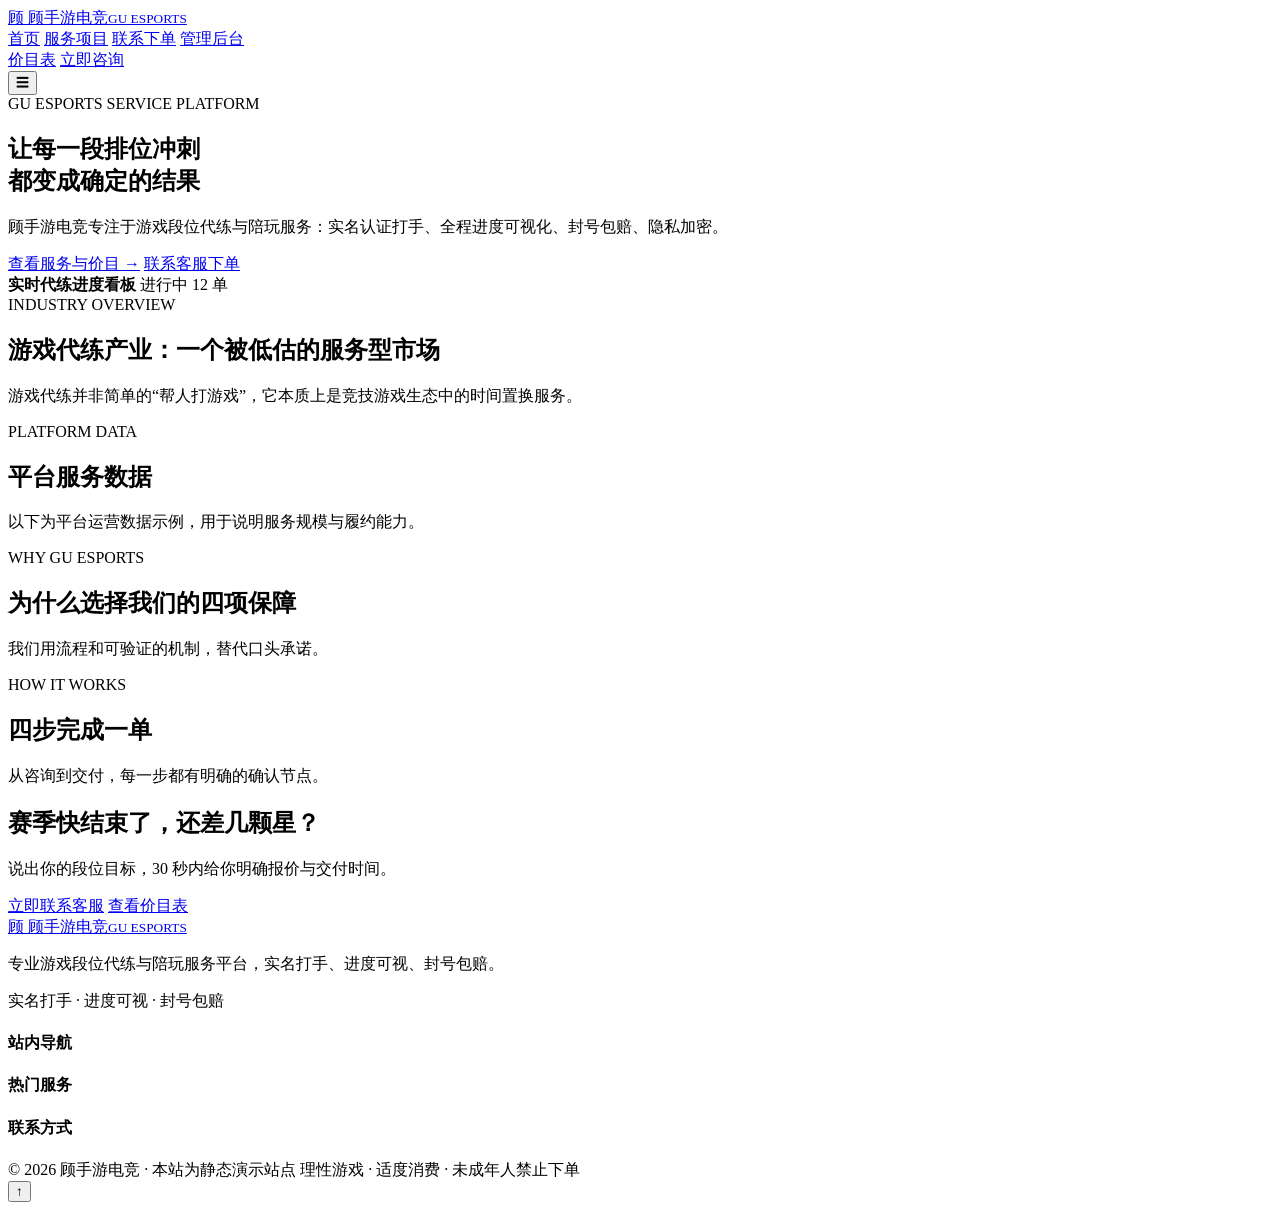
==== index.html @ 04f3c8df "Add files via upload" ====
<!DOCTYPE html>
<html lang="zh-CN">
<head>
<meta charset="UTF-8">
<meta name="viewport" content="width=device-width, initial-scale=1">
<title>顾手游电竞 | 游戏段位代练与陪玩服务平台</title>
<meta name="description" content="顾手游电竞：实名认证打手、进度可视化、分阶段付款、封号包赔。覆盖英雄联盟、王者荣耀、无畏契约、永劫无间的段位代练与陪玩服务。">
<link rel="stylesheet" href="assets/css/style.css">
</head>
<body>

<!-- ================= 顶部导航 ================= -->
<header class="site-header">
  <div class="container nav-wrap">
    <a class="logo" href="index.html">
      <span class="logo-mark">顾</span>
      <span><span data-gb-text="brand.name">顾手游电竞</span><small data-gb-text="brand.short">GU ESPORTS</small></span>
    </a>

    <nav class="nav-links">
      <a href="index.html" class="active">首页</a>
      <a href="services.html">服务项目</a>
      <a href="contact.html">联系下单</a>
      <a href="admin.html">管理后台</a>
    </nav>

    <div class="nav-actions">
      <a class="btn btn-ghost btn-sm" href="services.html">价目表</a>
      <a class="btn btn-primary btn-sm" href="contact.html">立即咨询</a>
    </div>

    <button class="nav-toggle" aria-label="菜单">☰</button>
  </div>
</header>

<main>

  <!-- ================= Hero ================= -->
  <section class="hero">
    <div class="container hero-grid">
      <div class="reveal">
        <span class="eyebrow" data-gb-text="hero.eyebrow">GU ESPORTS SERVICE PLATFORM</span>
        <h1 data-gb-html="hero.titleHtml">让每一段<span class="grad-text">排位冲刺</span><br>都变成确定的结果</h1>
        <p class="lead" data-gb-text="hero.lead">顾手游电竞专注于游戏段位代练与陪玩服务：实名认证打手、全程进度可视化、封号包赔、隐私加密。</p>
        <div class="hero-cta">
          <a class="btn btn-primary" href="services.html" data-gb-text="hero.primaryText">查看服务与价目 →</a>
          <a class="btn btn-ghost" href="contact.html" data-gb-text="hero.secondaryText">联系客服下单</a>
        </div>
        <div class="hero-stats" data-gb-list="hero.stats" data-gb-tpl="stat"></div>
      </div>

      <div class="hero-visual reveal">
        <div class="vs-head">
          <b data-gb-text="hero.boardTitle">实时代练进度看板</b>
          <span class="live-dot"><i></i><span data-gb-text="hero.boardLive">进行中 12 单</span></span>
        </div>
        <div class="rank-row" data-gb-list="hero.board" data-gb-tpl="progress"></div>
      </div>
    </div>
  </section>

  <!-- ================= 产业介绍 ================= -->
  <section class="section section-alt" id="industry">
    <div class="container">
      <div class="section-head">
        <span class="eyebrow" data-gb-text="industry.eyebrow">INDUSTRY OVERVIEW</span>
        <h2 class="section-title" data-gb-html="industry.titleHtml">游戏代练产业：一个被低估的<span class="grad-text">服务型市场</span></h2>
        <p class="section-desc" data-gb-text="industry.desc">游戏代练并非简单的“帮人打游戏”，它本质上是竞技游戏生态中的时间置换服务。</p>
      </div>
      <div class="grid grid-3" data-gb-list="industry.cards" data-gb-tpl="industryCard"></div>
    </div>
  </section>

  <!-- ================= 平台数据 ================= -->
  <section class="section">
    <div class="container">
      <div class="section-head">
        <span class="eyebrow">PLATFORM DATA</span>
        <h2 class="section-title">平台服务数据</h2>
        <p class="section-desc">以下为平台运营数据示例，用于说明服务规模与履约能力。</p>
      </div>
      <div class="grid grid-4" data-gb-list="metrics" data-gb-tpl="metric"></div>
    </div>
  </section>

  <!-- ================= 核心优势 ================= -->
  <section class="section section-alt">
    <div class="container">
      <div class="section-head">
        <span class="eyebrow" data-gb-text="advantages.eyebrow">WHY GU ESPORTS</span>
        <h2 class="section-title" data-gb-html="advantages.titleHtml">为什么选择我们的<span class="grad-text">四项保障</span></h2>
        <p class="section-desc" data-gb-text="advantages.desc">我们用流程和可验证的机制，替代口头承诺。</p>
      </div>
      <div class="grid grid-4" data-gb-list="advantages.items" data-gb-tpl="advantage"></div>
    </div>
  </section>

  <!-- ================= 服务流程 ================= -->
  <section class="section">
    <div class="container">
      <div class="section-head">
        <span class="eyebrow" data-gb-text="steps.eyebrow">HOW IT WORKS</span>
        <h2 class="section-title" data-gb-text="steps.title">四步完成一单</h2>
        <p class="section-desc" data-gb-text="steps.desc">从咨询到交付，每一步都有明确的确认节点。</p>
      </div>
      <div class="steps" data-gb-list="steps.items" data-gb-tpl="step"></div>
    </div>
  </section>

  <!-- ================= CTA ================= -->
  <section class="section-sm">
    <div class="container">
      <div class="cta-band">
        <div>
          <h2 data-gb-text="cta.home.title">赛季快结束了，还差几颗星？</h2>
          <p data-gb-text="cta.home.desc">说出你的段位目标，30 秒内给你明确报价与交付时间。</p>
        </div>
        <div class="hero-cta" style="margin:0">
          <a class="btn btn-warm" href="contact.html" data-gb-text="cta.home.primaryText">立即联系客服</a>
          <a class="btn btn-ghost" href="services.html" data-gb-text="cta.home.secondaryText">查看价目表</a>
        </div>
      </div>
    </div>
  </section>

</main>

<!-- ================= 页脚 ================= -->
<footer class="site-footer">
  <div class="container footer-grid">
    <div>
      <a class="logo" href="index.html">
        <span class="logo-mark">顾</span>
        <span><span data-gb-text="brand.name">顾手游电竞</span><small data-gb-text="brand.short">GU ESPORTS</small></span>
      </a>
      <p class="footer-desc" data-gb-text="brand.footerDesc">专业游戏段位代练与陪玩服务平台，实名打手、进度可视、封号包赔。</p>
      <p class="footer-slogan" data-gb-text="brand.slogan">实名打手 · 进度可视 · 封号包赔</p>
    </div>

    <div>
      <h4>站内导航</h4>
      <div class="footer-links" data-gb-list="footer.nav" data-gb-tpl="footerNav"></div>
    </div>

    <div>
      <h4>热门服务</h4>
      <div class="footer-links" data-gb-list="footer.services" data-gb-tpl="footerPlain"></div>
    </div>

    <div>
      <h4>联系方式</h4>
      <div class="footer-links" data-gb-list="footer.contactLines" data-gb-tpl="footerPlain"></div>
    </div>
  </div>

  <div class="container footer-bottom">
    <span data-gb-text="footer.copyright">© 2026 顾手游电竞 · 本站为静态演示站点</span>
    <span data-gb-text="footer.tip">理性游戏 · 适度消费 · 未成年人禁止下单</span>
  </div>
</footer>

<button class="to-top" aria-label="返回顶部">↑</button>

<script src="assets/js/site-data.js"></script>
<script src="assets/js/main.js"></script>
</body>
</html>
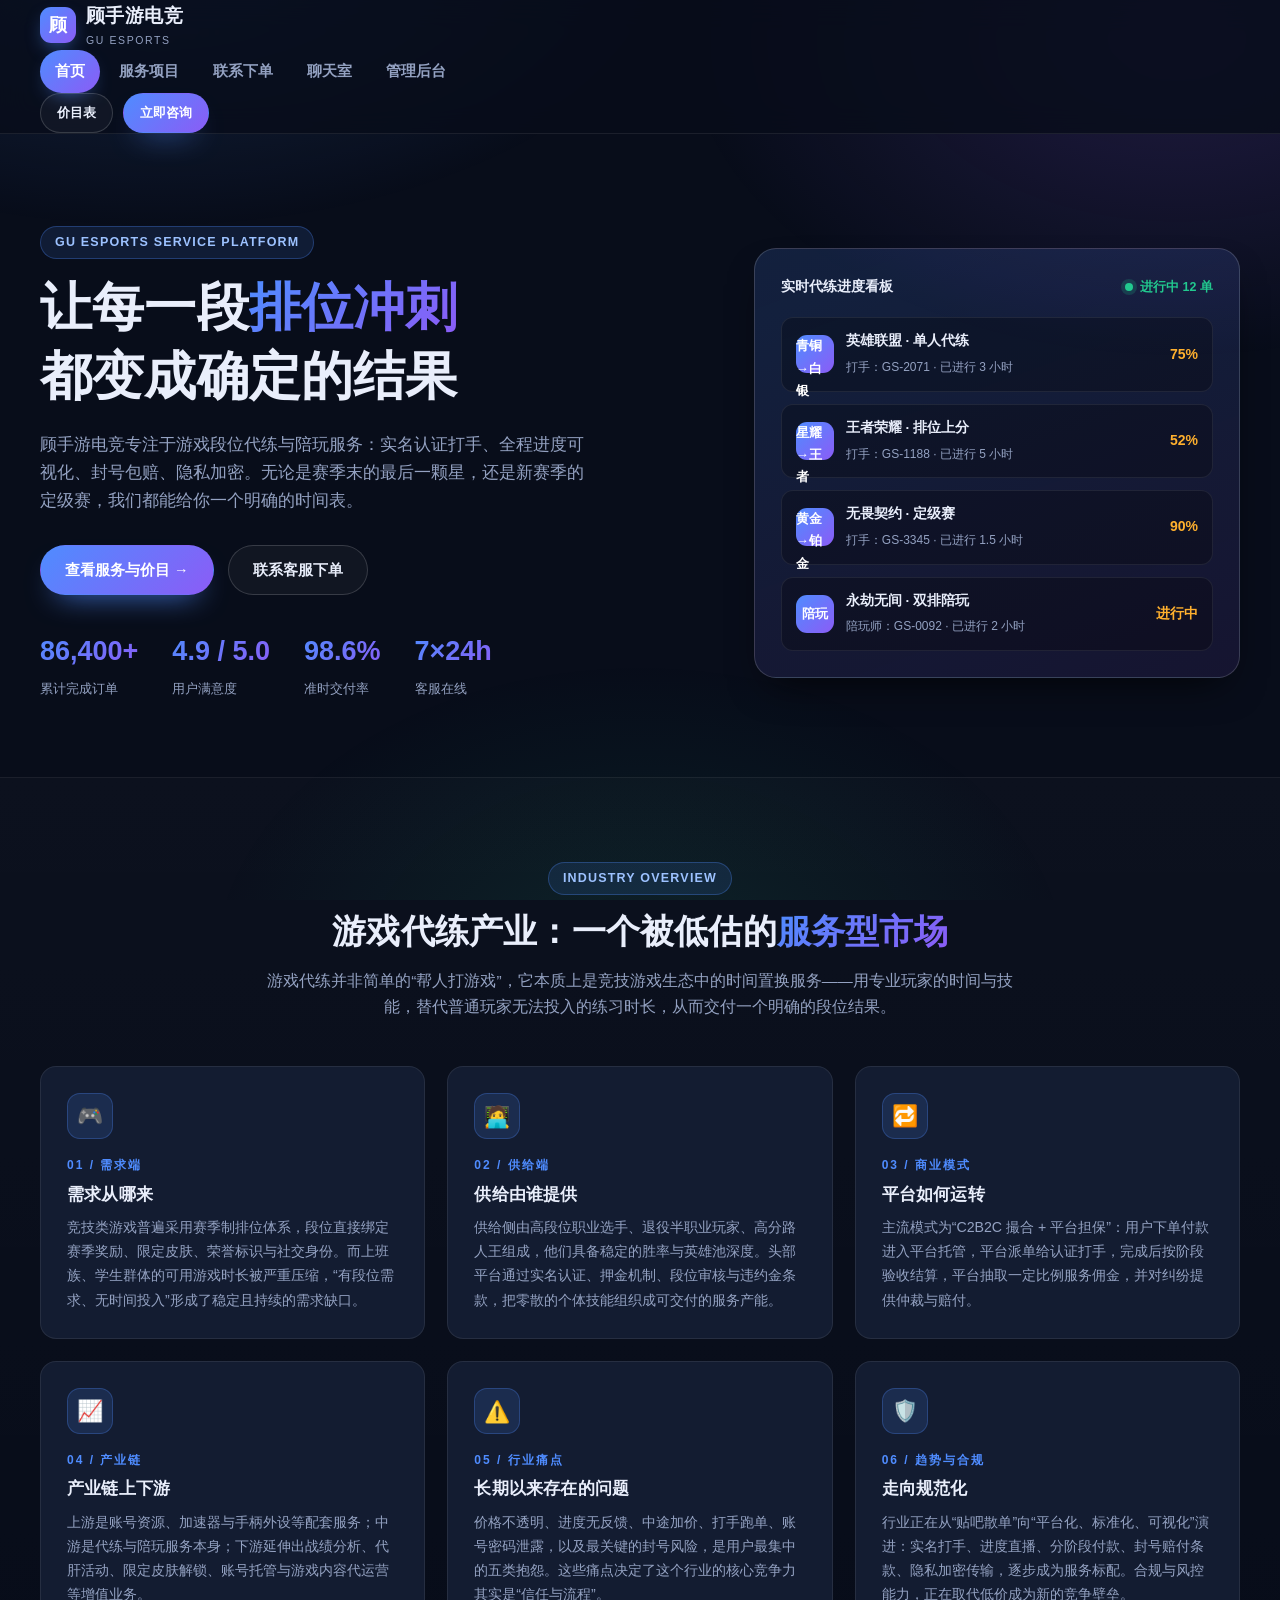
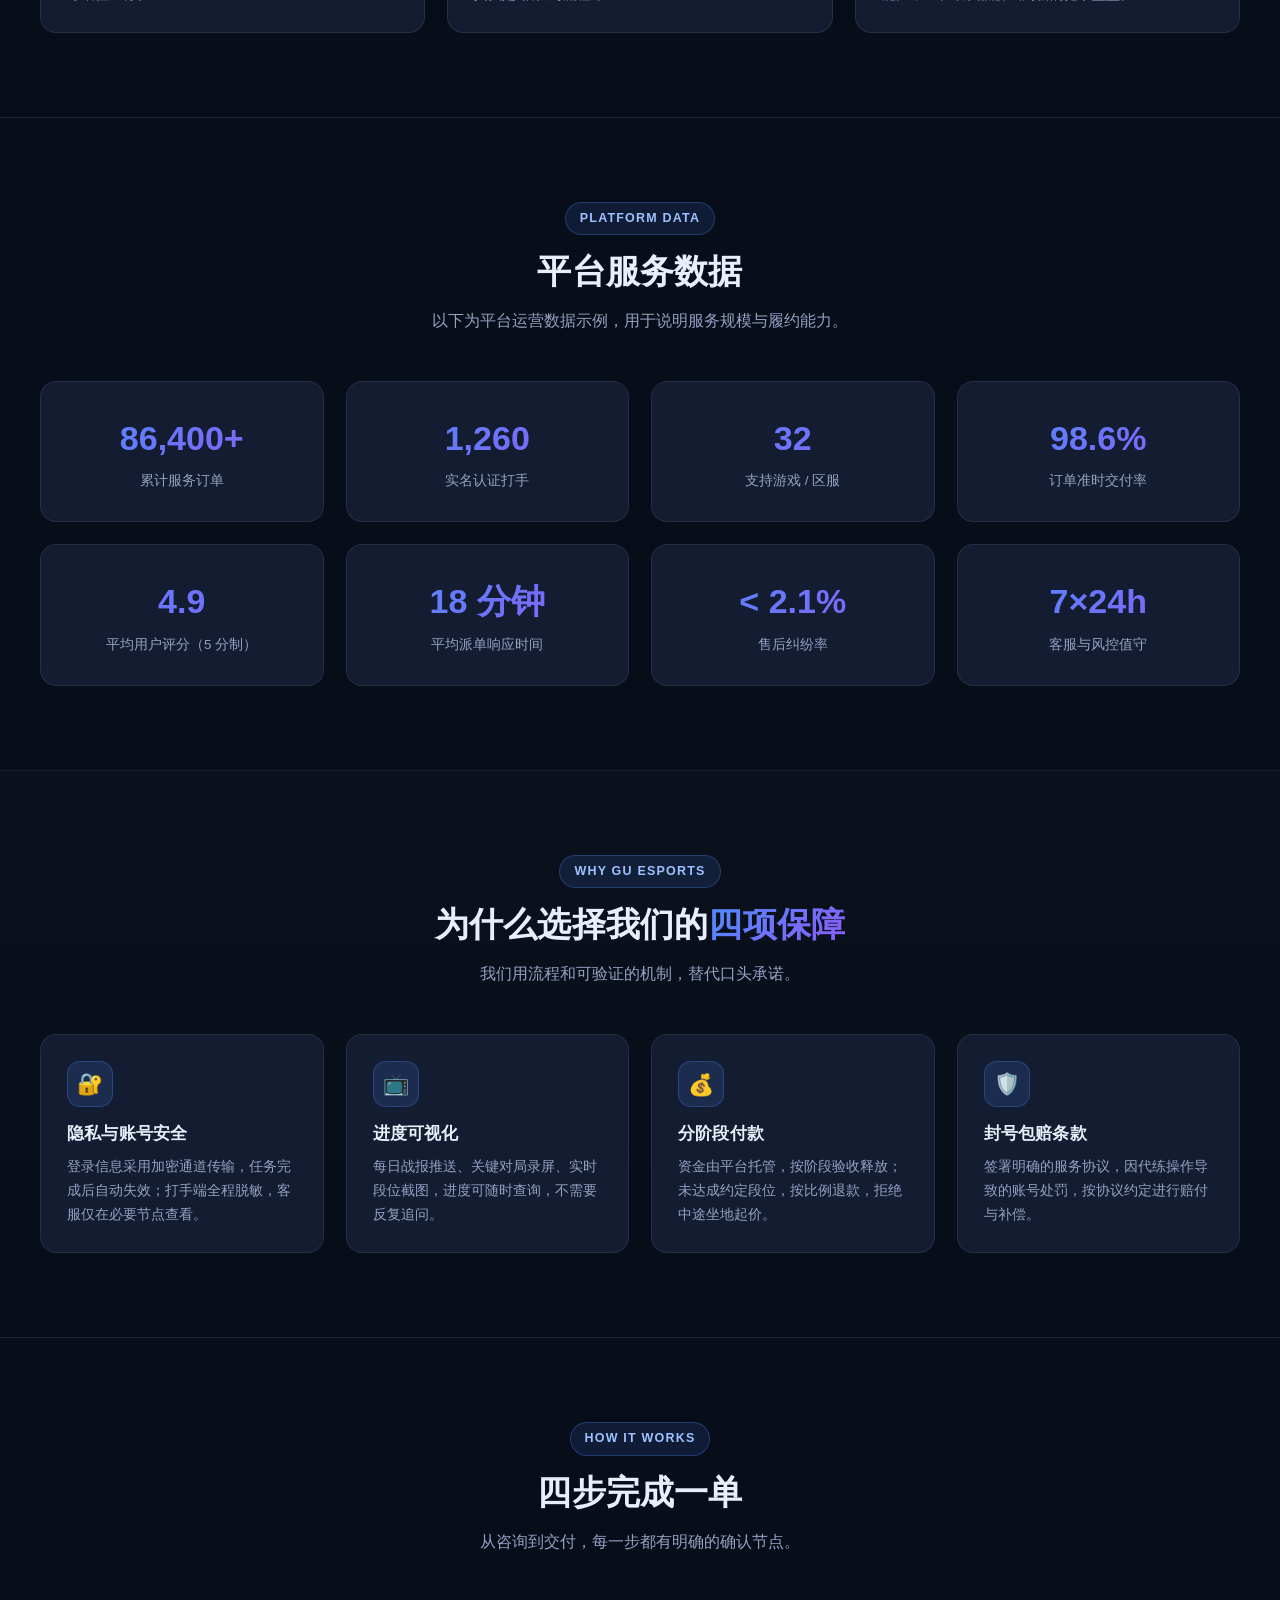
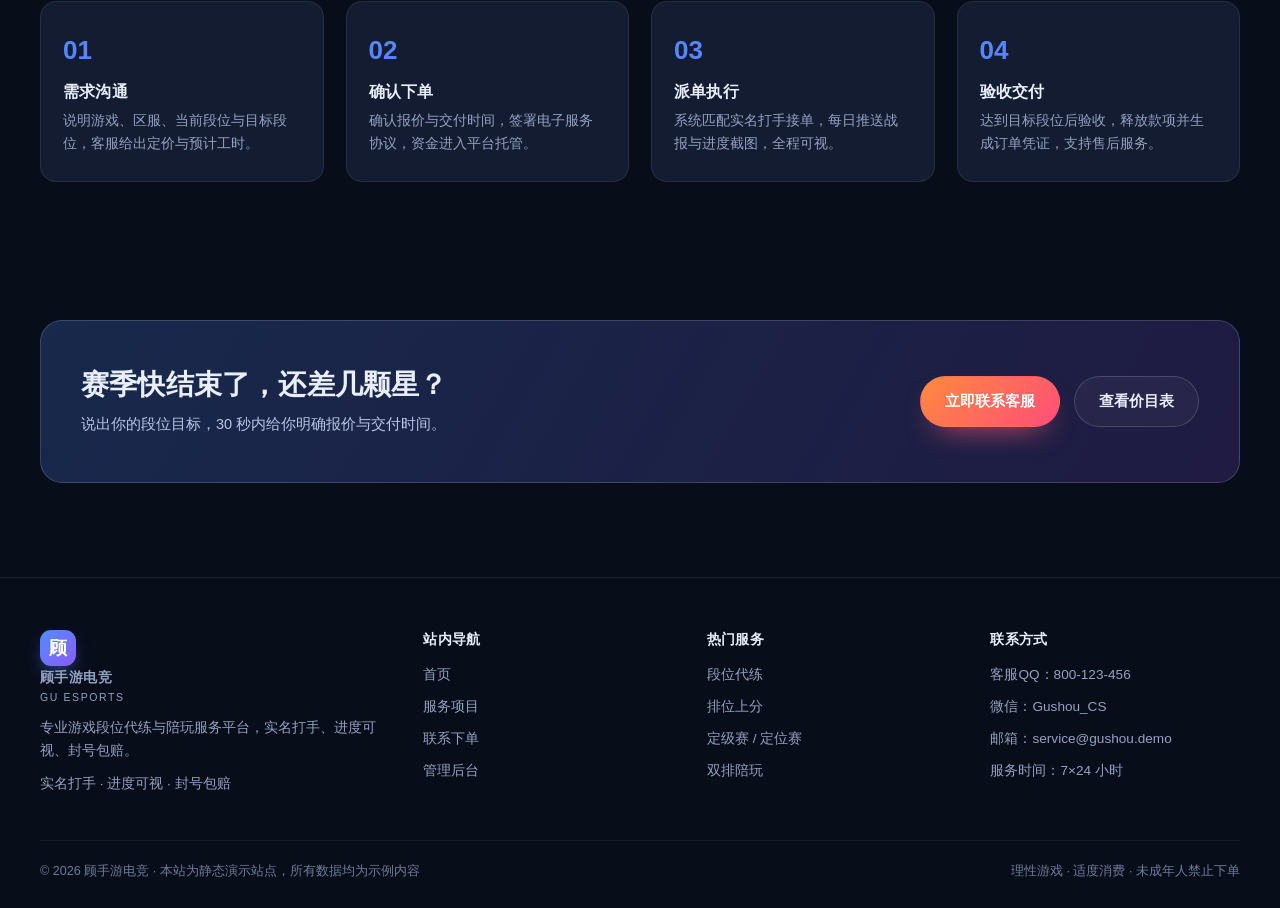
==== commit 8f44ea2d: "同步站点文件：新增 login/register/chat 页面与 admin-auth-config.js、supabase-config.js、account.js、app.css，更新首页与后台" ====
--- a/index.html
+++ b/index.html
@@ -1,4 +1,4 @@
-<!DOCTYPE html>
+﻿<!DOCTYPE html>
 <html lang="zh-CN">
 <head>
 <meta charset="UTF-8">
@@ -21,6 +21,7 @@
       <a href="index.html" class="active">首页</a>
       <a href="services.html">服务项目</a>
       <a href="contact.html">联系下单</a>
+      <a href="chat.html">聊天室</a>
       <a href="admin.html">管理后台</a>
     </nav>
 
--- a/assets/css/style.css
+++ b/assets/css/style.css
@@ -0,0 +1,651 @@
+/* =========================================================
+   顾手游电竞 游戏代练业务站 - 全站公共样式
+   ========================================================= */
+
+/* ---------- 设计变量 ---------- */
+:root {
+  --bg: #080d1a;
+  --bg-soft: #0e1526;
+  --card: #131c31;
+  --card-hover: #18233c;
+  --line: rgba(255, 255, 255, 0.08);
+  --line-strong: rgba(255, 255, 255, 0.16);
+  --text: #e9eefb;
+  --muted: #94a2c2;
+  --primary: #4f8cff;
+  --primary-2: #8b5cf6;
+  --accent: #ffb02e;
+  --success: #22c98f;
+  --danger: #ff5c7a;
+  --grad: linear-gradient(135deg, #4f8cff 0%, #8b5cf6 100%);
+  --grad-warm: linear-gradient(135deg, #ff8a3d 0%, #ff4d7a 100%);
+  --radius: 16px;
+  --radius-sm: 10px;
+  --shadow: 0 18px 40px -18px rgba(0, 0, 0, 0.85);
+  --max: 1200px;
+}
+
+/* ---------- 基础重置 ---------- */
+* { margin: 0; padding: 0; box-sizing: border-box; }
+
+html { scroll-behavior: smooth; }
+
+body {
+  font-family: "Segoe UI", "Microsoft YaHei", "PingFang SC", "Hiragino Sans GB", Arial, sans-serif;
+  background: var(--bg);
+  color: var(--text);
+  line-height: 1.7;
+  font-size: 15px;
+  -webkit-font-smoothing: antialiased;
+  overflow-x: hidden;
+}
+
+a { color: inherit; text-decoration: none; }
+ul, ol { list-style: none; }
+img { max-width: 100%; display: block; }
+button, input, select, textarea { font-family: inherit; font-size: inherit; }
+
+/* 背景装饰光晕 */
+body::before {
+  content: "";
+  position: fixed;
+  inset: 0;
+  background:
+    radial-gradient(900px 500px at 12% -8%, rgba(79, 140, 255, 0.20), transparent 60%),
+    radial-gradient(800px 520px at 92% 4%, rgba(139, 92, 246, 0.18), transparent 62%),
+    radial-gradient(700px 500px at 50% 108%, rgba(34, 201, 143, 0.10), transparent 62%);
+  pointer-events: none;
+  z-index: 0;
+}
+
+.container { width: min(100% - 44px, var(--max)); margin: 0 auto; position: relative; z-index: 1; }
+
+/* ---------- 顶部导航 ---------- */
+.site-header {
+  position: sticky;
+  top: 0;
+  z-index: 100;
+  backdrop-filter: blur(14px);
+  background: rgba(8, 13, 26, 0.82);
+  border-bottom: 1px solid var(--line);
+}
+
+.nav {
+  display: flex;
+  align-items: center;
+  justify-content: space-between;
+  height: 68px;
+  gap: 20px;
+}
+
+.logo { display: flex; align-items: center; gap: 10px; font-weight: 800; font-size: 19px; letter-spacing: 0.4px; }
+
+.logo-mark {
+  width: 36px; height: 36px;
+  display: grid; place-items: center;
+  border-radius: 11px;
+  background: var(--grad);
+  box-shadow: 0 8px 20px -8px rgba(79, 140, 255, 0.9);
+  font-size: 18px;
+  color: #fff;                 /* 品牌标识字「顾」（顾手游电竞） */
+  font-weight: 800;
+  line-height: 1;
+  letter-spacing: 0;
+}
+
+/* 备用图形 logo（当前品牌标识使用「顾」字，如需换回图标可放回 svg） */
+.logo-mark svg { width: 20px; height: 20px; fill: #fff; }
+.logo span small { display: block; font-size: 10.5px; font-weight: 500; color: var(--muted); letter-spacing: 1.6px; }
+
+.nav-links { display: flex; align-items: center; gap: 4px; }
+
+.nav-links a {
+  padding: 9px 15px;
+  border-radius: 999px;
+  color: var(--muted);
+  font-size: 14.5px;
+  font-weight: 600;
+  transition: all 0.2s ease;
+  white-space: nowrap;
+}
+
+.nav-links a:hover { color: var(--text); background: rgba(255, 255, 255, 0.06); }
+.nav-links a.active { color: #fff; background: var(--grad); box-shadow: 0 8px 22px -12px rgba(79, 140, 255, 1); }
+
+.nav-actions { display: flex; align-items: center; gap: 10px; }
+
+.nav-toggle {
+  display: none;
+  width: 40px; height: 40px;
+  border: 1px solid var(--line-strong);
+  border-radius: 10px;
+  background: transparent;
+  color: var(--text);
+  cursor: pointer;
+  font-size: 18px;
+}
+
+/* ---------- 按钮 ---------- */
+.btn {
+  display: inline-flex;
+  align-items: center;
+  justify-content: center;
+  gap: 8px;
+  padding: 12px 24px;
+  border: 1px solid transparent;
+  border-radius: 999px;
+  font-size: 14.5px;
+  font-weight: 700;
+  cursor: pointer;
+  transition: all 0.22s ease;
+  white-space: nowrap;
+}
+
+.btn-primary { background: var(--grad); color: #fff; box-shadow: 0 14px 30px -16px rgba(79, 140, 255, 1); }
+.btn-primary:hover { transform: translateY(-2px); box-shadow: 0 20px 36px -16px rgba(79, 140, 255, 1); }
+
+.btn-ghost { background: rgba(255, 255, 255, 0.04); border-color: var(--line-strong); color: var(--text); }
+.btn-ghost:hover { background: rgba(255, 255, 255, 0.09); border-color: rgba(255, 255, 255, 0.3); }
+
+.btn-warm { background: var(--grad-warm); color: #fff; box-shadow: 0 14px 30px -16px rgba(255, 92, 122, 1); }
+.btn-warm:hover { transform: translateY(-2px); }
+
+.btn-sm { padding: 8px 16px; font-size: 13px; }
+.btn-block { width: 100%; }
+.btn:disabled { opacity: 0.55; cursor: not-allowed; transform: none; }
+
+/* ---------- 通用区块 ---------- */
+.section { padding: 84px 0; position: relative; z-index: 1; }
+.section-sm { padding: 54px 0; }
+.section-alt { background: linear-gradient(180deg, rgba(255,255,255,0.02), rgba(255,255,255,0)); border-top: 1px solid var(--line); border-bottom: 1px solid var(--line); }
+
+.section-head { max-width: 760px; margin: 0 auto 46px; text-align: center; }
+
+.eyebrow {
+  display: inline-block;
+  padding: 5px 14px;
+  margin-bottom: 14px;
+  border-radius: 999px;
+  background: rgba(79, 140, 255, 0.12);
+  border: 1px solid rgba(79, 140, 255, 0.3);
+  color: #9dc2ff;
+  font-size: 12.5px;
+  font-weight: 700;
+  letter-spacing: 1.2px;
+}
+
+h1, h2, h3, h4 { line-height: 1.32; font-weight: 800; letter-spacing: 0.2px; }
+h2.section-title { font-size: clamp(24px, 3.4vw, 34px); margin-bottom: 14px; }
+.section-desc { color: var(--muted); font-size: 15.5px; }
+
+.grad-text { background: var(--grad); -webkit-background-clip: text; background-clip: text; color: transparent; }
+.grad-text-warm { background: var(--grad-warm); -webkit-background-clip: text; background-clip: text; color: transparent; }
+
+/* ---------- Hero ---------- */
+.hero { position: relative; padding: 92px 0 76px; overflow: hidden; }
+.hero-grid { display: grid; grid-template-columns: 1.15fr 0.85fr; gap: 56px; align-items: center; }
+
+.hero h1 { font-size: clamp(30px, 4.6vw, 52px); margin-bottom: 20px; }
+.hero p.lead { color: var(--muted); font-size: 16.5px; max-width: 560px; margin-bottom: 30px; }
+
+.hero-cta { display: flex; gap: 14px; flex-wrap: wrap; margin-bottom: 34px; }
+
+.hero-stats { display: flex; gap: 34px; flex-wrap: wrap; }
+.hero-stats .stat b { display: block; font-size: 27px; font-weight: 800; background: var(--grad); -webkit-background-clip: text; background-clip: text; color: transparent; }
+.hero-stats .stat span { color: var(--muted); font-size: 13px; }
+
+.hero-visual {
+  position: relative;
+  border-radius: 22px;
+  padding: 26px;
+  background: linear-gradient(160deg, rgba(79, 140, 255, 0.16), rgba(139, 92, 246, 0.10));
+  border: 1px solid var(--line-strong);
+  box-shadow: var(--shadow);
+}
+
+.hero-visual .vs-head { display: flex; align-items: center; justify-content: space-between; margin-bottom: 18px; }
+.hero-visual .vs-head b { font-size: 14px; }
+.live-dot { display: inline-flex; align-items: center; gap: 7px; color: var(--success); font-size: 12.5px; font-weight: 700; }
+.live-dot i { width: 8px; height: 8px; border-radius: 50%; background: var(--success); box-shadow: 0 0 0 4px rgba(34, 201, 143, 0.18); animation: pulse 1.8s infinite; }
+@keyframes pulse { 0%,100% { opacity: 1; } 50% { opacity: 0.35; } }
+
+.rank-row { display: grid; gap: 12px; }
+.rank-item { display: flex; align-items: center; gap: 12px; padding: 12px 14px; border-radius: 12px; background: rgba(0, 0, 0, 0.28); border: 1px solid var(--line); }
+.rank-badge { width: 38px; height: 38px; border-radius: 11px; display: grid; place-items: center; font-weight: 800; font-size: 13px; background: var(--grad); color: #fff; flex: none; }
+.rank-item .ri-body { flex: 1; min-width: 0; }
+.rank-item .ri-body b { display: block; font-size: 13.5px; }
+.rank-item .ri-body span { font-size: 12px; color: var(--muted); }
+.rank-item .ri-val { font-weight: 800; font-size: 14px; color: var(--accent); }
+
+/* ---------- 网格与卡片 ---------- */
+.grid { display: grid; gap: 22px; }
+.grid-2 { grid-template-columns: repeat(2, 1fr); }
+.grid-3 { grid-template-columns: repeat(3, 1fr); }
+.grid-4 { grid-template-columns: repeat(4, 1fr); }
+
+.card {
+  background: var(--card);
+  border: 1px solid var(--line);
+  border-radius: var(--radius);
+  padding: 26px;
+  transition: all 0.25s ease;
+}
+
+.card:hover { background: var(--card-hover); border-color: rgba(79, 140, 255, 0.35); transform: translateY(-4px); }
+
+.card-icon {
+  width: 46px; height: 46px;
+  border-radius: 13px;
+  display: grid; place-items: center;
+  font-size: 21px;
+  margin-bottom: 16px;
+  background: rgba(79, 140, 255, 0.14);
+  border: 1px solid rgba(79, 140, 255, 0.28);
+}
+
+.card h3 { font-size: 17px; margin-bottom: 9px; }
+.card p { color: var(--muted); font-size: 14.2px; }
+
+.card-num { font-size: 12px; font-weight: 800; color: var(--primary); letter-spacing: 2px; margin-bottom: 8px; display: block; }
+
+/* 指标卡 */
+.metric { text-align: center; padding: 28px 20px; }
+.metric b { display: block; font-size: 34px; font-weight: 800; background: var(--grad); -webkit-background-clip: text; background-clip: text; color: transparent; }
+.metric span { color: var(--muted); font-size: 13.5px; }
+
+/* ---------- 服务卡片 ---------- */
+.service-card { display: flex; flex-direction: column; gap: 14px; position: relative; overflow: hidden; }
+.service-card .price { font-size: 24px; font-weight: 800; color: var(--accent); }
+.service-card .price small { font-size: 12.5px; color: var(--muted); font-weight: 600; }
+.service-card .tag { display: inline-block; padding: 3px 10px; border-radius: 999px; font-size: 11.5px; font-weight: 700; background: rgba(255, 176, 46, 0.14); color: var(--accent); border: 1px solid rgba(255, 176, 46, 0.3); }
+.service-card ul li { color: var(--muted); font-size: 13.8px; padding-left: 20px; position: relative; margin-bottom: 6px; }
+.service-card ul li::before { content: "◆"; position: absolute; left: 0; top: 0; font-size: 9px; color: var(--primary); line-height: 2; }
+
+/* ---------- 表格 ---------- */
+.table-wrap { overflow-x: auto; border: 1px solid var(--line); border-radius: var(--radius); background: var(--card); }
+table { width: 100%; border-collapse: collapse; min-width: 620px; }
+thead th {
+  text-align: left;
+  padding: 15px 18px;
+  font-size: 13px;
+  font-weight: 700;
+  color: #a9bade;
+  background: rgba(255, 255, 255, 0.035);
+  border-bottom: 1px solid var(--line);
+  white-space: nowrap;
+}
+tbody td { padding: 14px 18px; border-bottom: 1px solid var(--line); font-size: 14px; color: var(--muted); }
+tbody tr:last-child td { border-bottom: none; }
+tbody tr:hover td { background: rgba(79, 140, 255, 0.06); color: var(--text); }
+td strong, td b { color: var(--text); }
+.td-price { color: var(--accent); font-weight: 800; white-space: nowrap; }
+
+.pill { display: inline-block; padding: 3px 11px; border-radius: 999px; font-size: 12px; font-weight: 700; }
+.pill-hot { background: rgba(255, 92, 122, 0.15); color: #ff8ea1; border: 1px solid rgba(255, 92, 122, 0.32); }
+.pill-ok { background: rgba(34, 201, 143, 0.14); color: #5ee0b3; border: 1px solid rgba(34, 201, 143, 0.3); }
+.pill-warn { background: rgba(255, 176, 46, 0.14); color: #ffc766; border: 1px solid rgba(255, 176, 46, 0.3); }
+.pill-info { background: rgba(79, 140, 255, 0.14); color: #9dc2ff; border: 1px solid rgba(79, 140, 255, 0.3); }
+.pill-mute { background: rgba(255, 255, 255, 0.06); color: var(--muted); border: 1px solid var(--line-strong); }
+
+/* ---------- 标签切换 ---------- */
+.tabs { display: flex; gap: 8px; flex-wrap: wrap; justify-content: center; margin-bottom: 26px; }
+.tab {
+  padding: 9px 20px;
+  border-radius: 999px;
+  border: 1px solid var(--line-strong);
+  background: transparent;
+  color: var(--muted);
+  font-size: 14px;
+  font-weight: 700;
+  cursor: pointer;
+  transition: all 0.2s ease;
+}
+.tab:hover { color: var(--text); border-color: rgba(79, 140, 255, 0.5); }
+.tab.active { background: var(--grad); color: #fff; border-color: transparent; }
+.tab-panel { display: none; }
+.tab-panel.active { display: block; animation: fadeUp 0.35s ease; }
+
+@keyframes fadeUp { from { opacity: 0; transform: translateY(10px); } to { opacity: 1; transform: none; } }
+
+/* ---------- 流程步骤 ---------- */
+.steps { display: grid; grid-template-columns: repeat(4, 1fr); gap: 22px; counter-reset: step; }
+.step { position: relative; padding: 26px 22px; border-radius: var(--radius); background: var(--card); border: 1px solid var(--line); }
+.step::before {
+  counter-increment: step;
+  content: counter(step, decimal-leading-zero);
+  display: block;
+  font-size: 26px;
+  font-weight: 800;
+  margin-bottom: 10px;
+  background: var(--grad);
+  -webkit-background-clip: text;
+  background-clip: text;
+  color: transparent;
+}
+.step h4 { font-size: 15.5px; margin-bottom: 6px; }
+.step p { color: var(--muted); font-size: 13.6px; }
+
+/* ---------- 表单 ---------- */
+.form-grid { display: grid; grid-template-columns: repeat(2, 1fr); gap: 18px; }
+.field { display: flex; flex-direction: column; gap: 7px; }
+.field.full { grid-column: 1 / -1; }
+.field label { font-size: 13.5px; font-weight: 700; color: #b6c4e2; }
+.field label .req { color: var(--danger); }
+
+.field input, .field select, .field textarea {
+  padding: 12px 14px;
+  border-radius: var(--radius-sm);
+  border: 1px solid var(--line-strong);
+  background: rgba(0, 0, 0, 0.3);
+  color: var(--text);
+  transition: border-color 0.2s, box-shadow 0.2s;
+  width: 100%;
+}
+
+.field input::placeholder, .field textarea::placeholder { color: #63708f; }
+.field input:focus, .field select:focus, .field textarea:focus {
+  outline: none;
+  border-color: var(--primary);
+  box-shadow: 0 0 0 3px rgba(79, 140, 255, 0.18);
+}
+.field textarea { resize: vertical; min-height: 118px; }
+.field select option { background: #131c31; color: var(--text); }
+.field .hint { font-size: 12px; color: #6f7c99; }
+.field.invalid input, .field.invalid select, .field.invalid textarea { border-color: var(--danger); }
+.field .err-msg { font-size: 12px; color: var(--danger); display: none; }
+.field.invalid .err-msg { display: block; }
+
+.form-note { font-size: 12.5px; color: #6f7c99; margin-top: 12px; }
+
+/* 提交提示 */
+.alert { padding: 13px 16px; border-radius: var(--radius-sm); font-size: 13.8px; margin-bottom: 18px; display: none; }
+.alert.show { display: block; animation: fadeUp 0.3s ease; }
+.alert-success { background: rgba(34, 201, 143, 0.12); border: 1px solid rgba(34, 201, 143, 0.35); color: #6ee7bb; }
+.alert-error { background: rgba(255, 92, 122, 0.12); border: 1px solid rgba(255, 92, 122, 0.35); color: #ff9db0; }
+.alert-info { background: rgba(79, 140, 255, 0.12); border: 1px solid rgba(79, 140, 255, 0.35); color: #a8c8ff; }
+
+/* ---------- 联系卡片 ---------- */
+.contact-item { display: flex; gap: 15px; align-items: flex-start; padding: 18px; border-radius: var(--radius-sm); background: rgba(255, 255, 255, 0.028); border: 1px solid var(--line); margin-bottom: 14px; }
+.contact-item .ci-icon { width: 42px; height: 42px; flex: none; border-radius: 12px; display: grid; place-items: center; font-size: 19px; background: var(--grad); }
+.contact-item h4 { font-size: 14.5px; margin-bottom: 3px; }
+.contact-item p { color: var(--muted); font-size: 13.6px; word-break: break-all; }
+.contact-item .copy-btn { margin-left: auto; align-self: center; }
+
+.qr-box { text-align: center; padding: 26px; border-radius: var(--radius); border: 1px dashed var(--line-strong); background: rgba(255, 255, 255, 0.025); }
+.qr-box .qr-placeholder {
+  width: 168px; height: 168px; margin: 0 auto 14px;
+  border-radius: 12px;
+  display: grid; place-items: center;
+  background:
+    repeating-conic-gradient(#1b2740 0% 25%, #131c31 0% 50%) 50% / 18px 18px;
+  border: 1px solid var(--line-strong);
+  color: var(--muted);
+  font-size: 12.5px;
+  font-weight: 700;
+  text-align: center;
+  padding: 0 18px;
+}
+.qr-box b { display: block; font-size: 14.5px; margin-bottom: 4px; }
+.qr-box span { color: var(--muted); font-size: 12.6px; }
+/* 后台设置二维码图片后：隐藏文字占位，显示真实二维码 */
+.qr-box .qr-img {
+  display: none;
+  width: 168px; height: 168px;
+  margin: 0 auto 14px;
+  border-radius: 12px;
+  background: #fff;
+  border: 1px solid var(--line-strong);
+  object-fit: contain;
+  padding: 6px;
+}
+.qr-box.has-qr .qr-img { display: block; }
+.qr-box.has-qr .qr-placeholder { display: none; }
+
+/* ---------- FAQ 折叠 ---------- */
+.faq-item { border: 1px solid var(--line); border-radius: var(--radius-sm); background: var(--card); margin-bottom: 12px; overflow: hidden; }
+.faq-q { width: 100%; display: flex; align-items: center; justify-content: space-between; gap: 14px; padding: 17px 20px; background: transparent; border: none; color: var(--text); font-size: 15px; font-weight: 700; cursor: pointer; text-align: left; }
+.faq-q i { flex: none; width: 22px; height: 22px; border-radius: 50%; display: grid; place-items: center; background: rgba(79, 140, 255, 0.16); color: #9dc2ff; font-size: 14px; font-style: normal; font-weight: 800; transition: transform 0.25s ease; }
+.faq-item.open .faq-q i { transform: rotate(45deg); }
+.faq-a { max-height: 0; overflow: hidden; transition: max-height 0.3s ease; }
+.faq-a p { padding: 0 20px 18px; color: var(--muted); font-size: 14px; }
+.faq-item.open .faq-a { max-height: 400px; }
+
+/* ---------- CTA 条 ---------- */
+.cta-band {
+  border-radius: 22px;
+  padding: 46px 40px;
+  background: linear-gradient(120deg, rgba(79, 140, 255, 0.22), rgba(139, 92, 246, 0.18));
+  border: 1px solid var(--line-strong);
+  display: flex;
+  align-items: center;
+  justify-content: space-between;
+  gap: 28px;
+  flex-wrap: wrap;
+}
+.cta-band h2 { font-size: clamp(21px, 2.6vw, 28px); margin-bottom: 8px; }
+.cta-band p { color: #b9c6e4; font-size: 14.5px; }
+
+/* ---------- 页脚 ---------- */
+.site-footer { border-top: 1px solid var(--line); padding: 52px 0 26px; margin-top: 40px; position: relative; z-index: 1; }
+.footer-grid { display: grid; grid-template-columns: 1.4fr 1fr 1fr 1fr; gap: 34px; margin-bottom: 36px; }
+.footer-grid h4 { font-size: 14px; margin-bottom: 14px; }
+.footer-grid p, .footer-grid a { color: var(--muted); font-size: 13.6px; display: block; margin-bottom: 9px; }
+.footer-grid a:hover { color: var(--primary); }
+.footer-bottom { border-top: 1px solid var(--line); padding-top: 20px; display: flex; justify-content: space-between; gap: 14px; flex-wrap: wrap; color: #6f7c99; font-size: 12.6px; }
+
+/* ---------- 面包屑 / 页头 ---------- */
+.page-head { padding: 58px 0 42px; text-align: center; border-bottom: 1px solid var(--line); }
+.page-head h1 { font-size: clamp(26px, 3.6vw, 38px); margin-bottom: 12px; }
+.page-head p { color: var(--muted); max-width: 660px; margin: 0 auto; }
+
+/* ---------- 管理后台 ---------- */
+.admin-body { background: #070b15; }
+
+.admin-login {
+  min-height: 100vh;
+  display: grid;
+  place-items: center;
+  padding: 30px;
+}
+.login-card {
+  width: min(100%, 400px);
+  padding: 34px 30px;
+  border-radius: 20px;
+  background: var(--card);
+  border: 1px solid var(--line-strong);
+  box-shadow: var(--shadow);
+}
+.login-card .logo { justify-content: center; margin-bottom: 8px; }
+.login-card h2 { text-align: center; font-size: 19px; margin-bottom: 6px; }
+.login-card .login-tip { text-align: center; color: var(--muted); font-size: 13px; margin-bottom: 24px; }
+.login-hint { margin-top: 16px; padding: 11px 13px; border-radius: 10px; background: rgba(79, 140, 255, 0.09); border: 1px dashed rgba(79, 140, 255, 0.35); color: #9dc2ff; font-size: 12.4px; text-align: center; }
+
+.admin-shell { display: none; min-height: 100vh; }
+.admin-shell.show { display: block; }
+
+.admin-topbar {
+  position: sticky; top: 0; z-index: 60;
+  height: 62px;
+  display: flex; align-items: center; justify-content: space-between;
+  gap: 16px;
+  padding: 0 24px;
+  background: rgba(9, 14, 26, 0.9);
+  backdrop-filter: blur(12px);
+  border-bottom: 1px solid var(--line);
+}
+.admin-topbar .logo { font-size: 16px; }
+.admin-topbar .logo-mark { width: 32px; height: 32px; font-size: 15px; border-radius: 9px; }
+.admin-user { display: flex; align-items: center; gap: 12px; font-size: 13.4px; color: var(--muted); }
+.admin-avatar { width: 34px; height: 34px; border-radius: 50%; background: var(--grad); display: grid; place-items: center; font-weight: 800; color: #fff; font-size: 13px; }
+
+.admin-layout { display: grid; grid-template-columns: 218px 1fr; align-items: start; }
+
+.admin-side { position: sticky; top: 62px; padding: 20px 14px; border-right: 1px solid var(--line); height: calc(100vh - 62px); overflow-y: auto; }
+.admin-side a {
+  display: flex; align-items: center; gap: 10px;
+  padding: 11px 14px;
+  border-radius: 10px;
+  color: var(--muted);
+  font-size: 14px;
+  font-weight: 600;
+  margin-bottom: 4px;
+  cursor: pointer;
+  transition: all 0.2s ease;
+}
+.admin-side a:hover { background: rgba(255, 255, 255, 0.05); color: var(--text); }
+.admin-side a.active { background: rgba(79, 140, 255, 0.16); color: #b8d0ff; box-shadow: inset 3px 0 0 var(--primary); }
+
+.admin-main { padding: 26px 26px 60px; min-width: 0; }
+
+.admin-page { display: none; }
+.admin-page.active { display: block; animation: fadeUp 0.3s ease; }
+
+.admin-page-head { display: flex; align-items: flex-end; justify-content: space-between; gap: 18px; flex-wrap: wrap; margin-bottom: 22px; }
+.admin-page-head h2 { font-size: 21px; margin-bottom: 4px; }
+.admin-page-head p { color: var(--muted); font-size: 13.6px; }
+
+.kpi-grid { display: grid; grid-template-columns: repeat(4, 1fr); gap: 18px; margin-bottom: 26px; }
+.kpi { padding: 20px; border-radius: var(--radius); background: var(--card); border: 1px solid var(--line); }
+.kpi .kpi-label { color: var(--muted); font-size: 13px; margin-bottom: 8px; display: flex; align-items: center; gap: 8px; }
+.kpi .kpi-value { font-size: 27px; font-weight: 800; }
+.kpi .kpi-sub { font-size: 12.4px; margin-top: 6px; color: var(--muted); }
+.kpi .kpi-sub.up { color: var(--success); }
+.kpi .kpi-sub.down { color: var(--danger); }
+
+.panel { background: var(--card); border: 1px solid var(--line); border-radius: var(--radius); padding: 22px; margin-bottom: 22px; }
+.panel-head { display: flex; align-items: center; justify-content: space-between; gap: 14px; flex-wrap: wrap; margin-bottom: 18px; }
+.panel-head h3 { font-size: 16px; }
+.panel-head .panel-sub { color: var(--muted); font-size: 12.8px; }
+
+.toolbar { display: flex; gap: 10px; flex-wrap: wrap; align-items: center; }
+.toolbar input, .toolbar select {
+  padding: 9px 13px;
+  border-radius: 9px;
+  border: 1px solid var(--line-strong);
+  background: rgba(0, 0, 0, 0.3);
+  color: var(--text);
+  font-size: 13.4px;
+}
+.toolbar input:focus, .toolbar select:focus { outline: none; border-color: var(--primary); }
+.toolbar select option { background: #131c31; }
+
+/* 简易柱状图 */
+.bars { display: flex; align-items: flex-end; gap: 14px; height: 190px; padding-top: 10px; }
+.bar-col { flex: 1; display: flex; flex-direction: column; align-items: center; justify-content: flex-end; height: 100%; gap: 8px; }
+.bar { width: 100%; max-width: 46px; border-radius: 8px 8px 0 0; background: var(--grad); min-height: 6px; transition: height 0.6s cubic-bezier(.2,.8,.2,1); position: relative; }
+.bar:hover { filter: brightness(1.15); }
+.bar-col span { font-size: 11.6px; color: var(--muted); }
+.bar-col b { font-size: 12px; color: #b6c4e2; }
+
+/* 进度条 */
+.bar-line { height: 7px; border-radius: 999px; background: rgba(255, 255, 255, 0.08); overflow: hidden; min-width: 90px; }
+.bar-line i { display: block; height: 100%; border-radius: 999px; background: var(--grad); }
+
+/* Toast */
+.toast-wrap { position: fixed; right: 22px; bottom: 22px; z-index: 999; display: flex; flex-direction: column; gap: 10px; }
+.toast {
+  padding: 12px 18px;
+  border-radius: 11px;
+  background: #16203a;
+  border: 1px solid var(--line-strong);
+  color: var(--text);
+  font-size: 13.5px;
+  box-shadow: var(--shadow);
+  animation: slideIn 0.28s ease;
+  max-width: 320px;
+}
+.toast.ok { border-color: rgba(34, 201, 143, 0.5); }
+.toast.err { border-color: rgba(255, 92, 122, 0.5); }
+@keyframes slideIn { from { opacity: 0; transform: translateX(18px); } to { opacity: 1; transform: none; } }
+
+/* 模态框 */
+.modal-mask {
+  position: fixed; inset: 0; z-index: 500;
+  background: rgba(3, 6, 14, 0.72);
+  backdrop-filter: blur(4px);
+  display: none;
+  align-items: center;
+  justify-content: center;
+  padding: 24px;
+}
+.modal-mask.show { display: flex; }
+.modal {
+  width: min(100%, 560px);
+  max-height: 86vh;
+  overflow-y: auto;
+  background: var(--card);
+  border: 1px solid var(--line-strong);
+  border-radius: 18px;
+  padding: 26px;
+  box-shadow: var(--shadow);
+  animation: fadeUp 0.28s ease;
+}
+.modal-head { display: flex; align-items: center; justify-content: space-between; margin-bottom: 20px; }
+.modal-head h3 { font-size: 17px; }
+.modal-close { background: transparent; border: none; color: var(--muted); font-size: 22px; cursor: pointer; line-height: 1; }
+.modal-close:hover { color: var(--text); }
+.modal-foot { display: flex; justify-content: flex-end; gap: 10px; margin-top: 22px; }
+
+/* 开关 */
+.switch { position: relative; display: inline-block; width: 44px; height: 24px; flex: none; }
+.switch input { opacity: 0; width: 0; height: 0; }
+.switch .slider { position: absolute; inset: 0; background: rgba(255, 255, 255, 0.14); border-radius: 999px; cursor: pointer; transition: 0.25s; }
+.switch .slider::before { content: ""; position: absolute; width: 18px; height: 18px; left: 3px; top: 3px; background: #fff; border-radius: 50%; transition: 0.25s; }
+.switch input:checked + .slider { background: var(--primary); }
+.switch input:checked + .slider::before { transform: translateX(20px); }
+
+/* 空状态 */
+.empty { text-align: center; padding: 44px 20px; color: var(--muted); }
+.empty .empty-icon { font-size: 34px; margin-bottom: 12px; opacity: 0.6; }
+
+/* 返回顶部 */
+.to-top {
+  position: fixed; right: 22px; bottom: 22px; z-index: 90;
+  width: 44px; height: 44px; border-radius: 50%;
+  border: 1px solid var(--line-strong);
+  background: rgba(19, 28, 49, 0.92);
+  color: var(--text); cursor: pointer; font-size: 17px;
+  display: grid; place-items: center;
+  opacity: 0; visibility: hidden; transition: all 0.25s ease;
+}
+.to-top.show { opacity: 1; visibility: visible; }
+.to-top:hover { background: var(--primary); border-color: var(--primary); }
+
+/* ---------- 响应式 ---------- */
+@media (max-width: 1080px) {
+  .hero-grid { grid-template-columns: 1fr; gap: 40px; }
+  .grid-4 { grid-template-columns: repeat(2, 1fr); }
+  .kpi-grid { grid-template-columns: repeat(2, 1fr); }
+  .steps { grid-template-columns: repeat(2, 1fr); }
+  .footer-grid { grid-template-columns: repeat(2, 1fr); }
+  .admin-layout { grid-template-columns: 1fr; }
+  .admin-side { position: static; height: auto; border-right: none; border-bottom: 1px solid var(--line); display: flex; gap: 8px; overflow-x: auto; padding: 12px 16px; }
+  .admin-side a { margin-bottom: 0; white-space: nowrap; }
+}
+
+@media (max-width: 820px) {
+  .nav-links {
+    position: absolute; top: 68px; left: 0; right: 0;
+    flex-direction: column; align-items: stretch; gap: 4px;
+    padding: 12px 20px 18px;
+    background: rgba(9, 14, 26, 0.98);
+    border-bottom: 1px solid var(--line);
+    display: none;
+  }
+  .nav-links.open { display: flex; }
+  .nav-links a { border-radius: 10px; }
+  .nav-toggle { display: grid; place-items: center; }
+  .grid-3, .grid-2 { grid-template-columns: 1fr; }
+  .form-grid { grid-template-columns: 1fr; }
+  .section { padding: 62px 0; }
+  .hero { padding: 60px 0 52px; }
+  .cta-band { padding: 32px 24px; }
+  .admin-main { padding: 20px 16px 50px; }
+}
+
+@media (max-width: 560px) {
+  .grid-4, .kpi-grid, .steps { grid-template-columns: 1fr; }
+  .hero-stats { gap: 22px; }
+  .footer-grid { grid-template-columns: 1fr; }
+  .logo span small { display: none; }
+}
